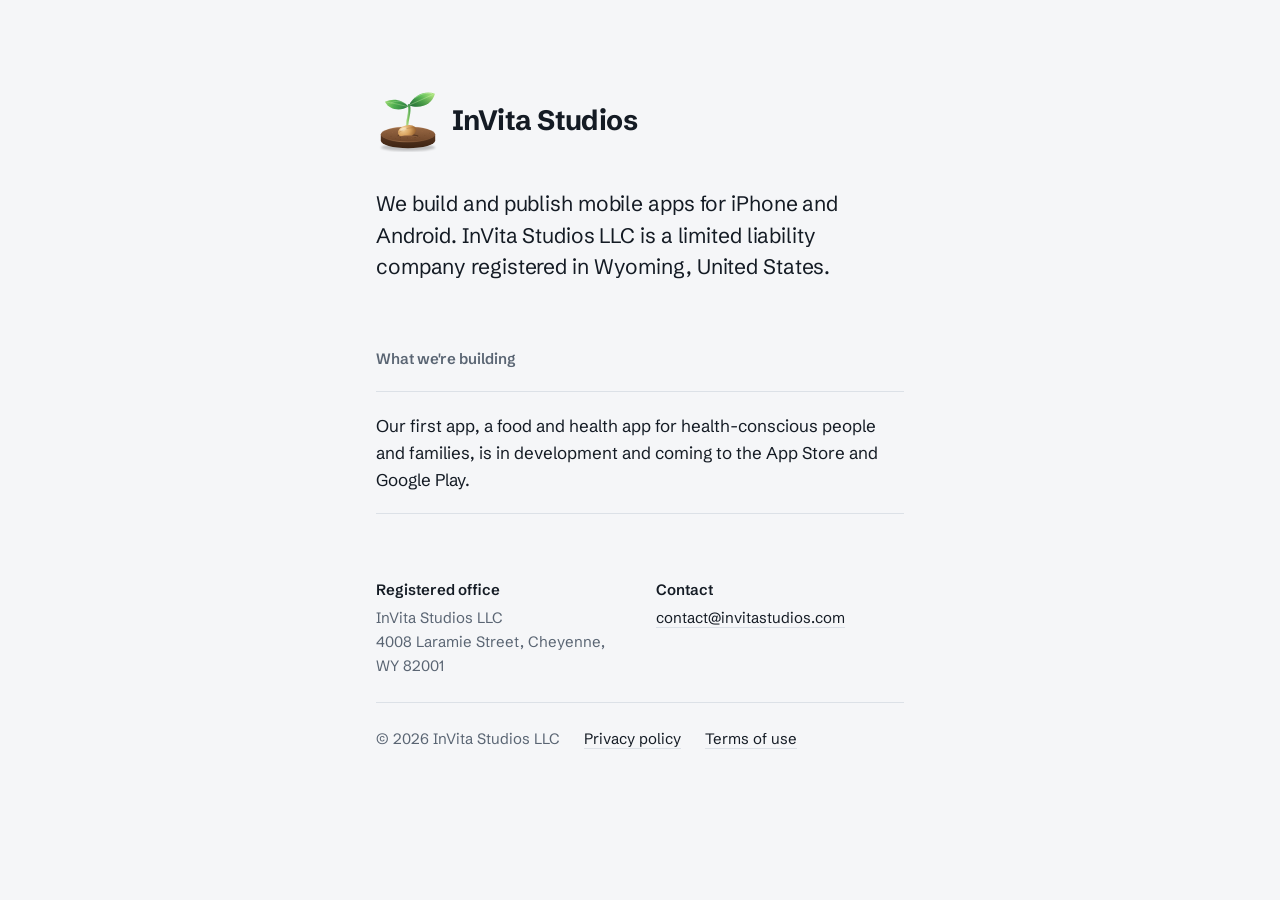
==== index.html @ d4cd72a9 "Add files via upload" ====
<!doctype html>
<html lang="en">
<head>
  <meta charset="utf-8">
  <meta name="viewport" content="width=device-width, initial-scale=1">
  <title>InVita Studios LLC</title>
  <meta name="description" content="InVita Studios LLC builds and publishes mobile apps for iPhone and Android.">
  <link rel="icon" href="favicon-32.png" sizes="32x32" type="image/png">
  <link rel="apple-touch-icon" href="apple-touch-icon.png">
  <link rel="preload" href="font.woff2" as="font" type="font/woff2" crossorigin>
  <link rel="stylesheet" href="style.css">
</head>
<body>
  <main class="page">
    <header class="brand">
      <img class="logo" src="logo.svg" alt="" width="64" height="64">
      <h1 class="brand-name">InVita Studios</h1>
    </header>

    <p class="intro">We build and publish mobile apps for iPhone and Android. InVita Studios LLC is a limited liability company registered in Wyoming, United States.</p>

    <section class="apps" aria-labelledby="apps-title">
      <h2 class="section-title" id="apps-title">What we're building</h2>
      <p class="building">Our first app, a food and health app for health-conscious people and families, is in development and coming to the App Store and Google Play.</p>
    </section>

    <footer class="site-footer">
      <div>
        <h2>Registered office</h2>
        <p>InVita Studios LLC<br>4008 Laramie Street, Cheyenne, WY 82001</p>
      </div>
      <div>
        <h2>Contact</h2>
        <p><a href="mailto:contact@invitastudios.com">contact@invitastudios.com</a></p>
      </div>
      <div class="legal">
        <span>&copy; 2026 InVita Studios LLC</span>
        <a href="privacy.html">Privacy policy</a>
        <a href="terms.html">Terms of use</a>
      </div>
    </footer>
  </main>
</body>
</html>
---- style.css ----
/* Schibsted Grotesk, SIL Open Font License (see font-license.txt) */
@font-face {
  font-family: "Schibsted Grotesk";
  src: url("font.woff2") format("woff2");
  font-weight: 400 900;
  font-style: normal;
  font-display: swap;
}

:root {
  --paper: #f5f6f8;
  --ink: #141b24;
  --slate: #5a6573;
  --rule: #dce1e7;
  --accent: #2f7d45;
  --accent-soft: #e1f0e3;
  --on-accent: #ffffff;
}

@media (prefers-color-scheme: dark) {
  :root {
    --paper: #12161c;
    --ink: #eef1f5;
    --slate: #9aa4b1;
    --rule: #29303a;
    --accent: #7fcf8c;
    --accent-soft: #1d3325;
    --on-accent: #12161c;
  }
}

* { box-sizing: border-box; }

html { -webkit-text-size-adjust: 100%; }

body {
  margin: 0;
  background: var(--paper);
  color: var(--ink);
  font-family: "Schibsted Grotesk", system-ui, -apple-system, "Segoe UI", Roboto, sans-serif;
  font-size: 17px;
  line-height: 1.6;
  -webkit-font-smoothing: antialiased;
}

.page {
  max-width: 36rem;
  margin: 0 auto;
  padding: 88px 24px 56px;
}

a {
  color: var(--ink);
  text-decoration: underline;
  text-decoration-color: var(--rule);
  text-decoration-thickness: 1px;
  text-underline-offset: 4px;
}
a:hover { text-decoration-color: var(--accent); }
a:focus-visible {
  outline: 2px solid var(--accent);
  outline-offset: 3px;
  border-radius: 4px;
}

/* App-icon shape, used for the logomark and app tiles */
.icon {
  display: inline-grid;
  place-items: center;
  flex: none;
  width: 56px;
  height: 56px;
  border-radius: 14px;
  background: var(--accent);
  color: var(--on-accent);
  font-size: 26px;
  font-weight: 700;
  line-height: 1;
}

/* Header */
.logo {
  display: block;
  flex: none;
  width: 64px;
  height: 64px;
}
.brand {
  display: flex;
  align-items: center;
  gap: 12px;
  text-decoration: none;
}
.brand-name {
  margin: 0;
  font-size: 28px;
  font-weight: 700;
  letter-spacing: -0.02em;
  line-height: 1.15;
}
.intro {
  margin: 36px 0 0;
  font-size: 21px;
  line-height: 1.5;
  letter-spacing: -0.005em;
}

/* Apps */
.apps { margin-top: 64px; }
.section-title {
  margin: 0 0 20px;
  font-size: 15px;
  font-weight: 600;
  color: var(--slate);
}
.building {
  margin: 0;
  padding: 20px 0;
  border-top: 1px solid var(--rule);
  border-bottom: 1px solid var(--rule);
}
.app {
  display: flex;
  gap: 16px;
  align-items: flex-start;
  padding: 20px 0;
  border-top: 1px solid var(--rule);
}
.app:last-child { border-bottom: 1px solid var(--rule); }
.app .icon {
  width: 48px;
  height: 48px;
  border-radius: 12px;
  font-size: 22px;
  background: var(--accent-soft);
  color: var(--accent);
}
.app-name {
  margin: 0;
  font-size: 17px;
  font-weight: 600;
}
.app p { margin: 2px 0 0; color: var(--slate); }
.app .status { margin-top: 8px; font-size: 14px; }

/* Footer */
.site-footer {
  margin-top: 64px;
  display: grid;
  grid-template-columns: 1fr 1fr;
  gap: 24px 32px;
  font-size: 15px;
  color: var(--slate);
}
.site-footer h2 {
  margin: 0 0 4px;
  font-size: 15px;
  font-weight: 600;
  color: var(--ink);
}
.site-footer p { margin: 0; }
.site-footer .legal {
  grid-column: 1 / -1;
  display: flex;
  flex-wrap: wrap;
  gap: 8px 24px;
  padding-top: 24px;
  border-top: 1px solid var(--rule);
}

@media (max-width: 520px) {
  .page { padding-top: 56px; }
  .intro { font-size: 19px; }
  .site-footer { grid-template-columns: 1fr; }
}

/* Policy pages */
.doc .logo { width: 44px; height: 44px; }
.doc .brand-name { font-size: 20px; }
.doc-title {
  margin: 56px 0 4px;
  font-size: 32px;
  font-weight: 700;
  letter-spacing: -0.02em;
  line-height: 1.2;
}
.updated { margin: 0 0 32px; font-size: 15px; color: var(--slate); }
.doc h3 {
  margin: 36px 0 6px;
  font-size: 18px;
  font-weight: 600;
}
.doc ul { padding-left: 20px; }
.doc li + li { margin-top: 6px; }
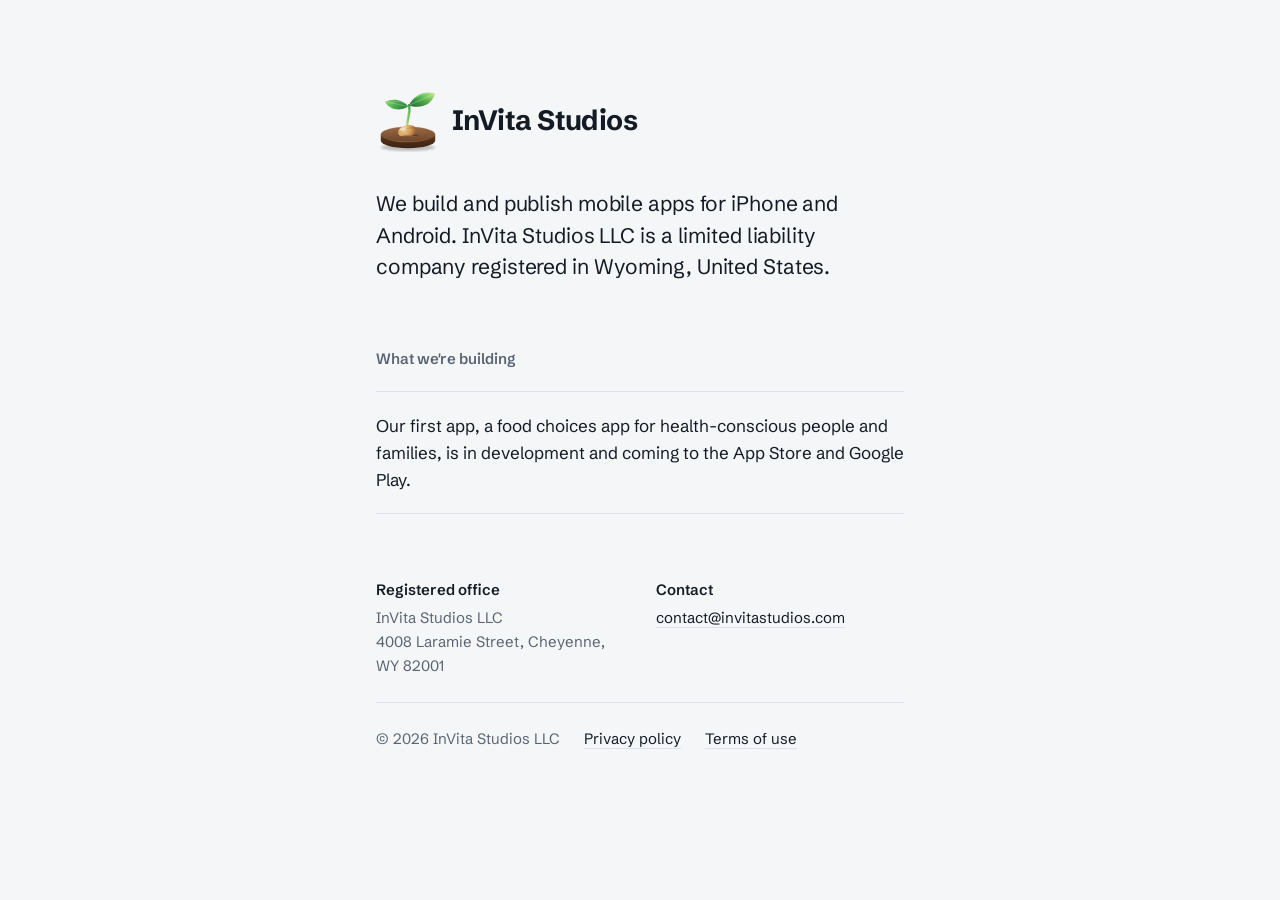
==== commit 9bd4d0dc: "Add files via upload" ====
--- a/index.html
+++ b/index.html
@@ -21,7 +21,7 @@
 
     <section class="apps" aria-labelledby="apps-title">
       <h2 class="section-title" id="apps-title">What we're building</h2>
-      <p class="building">Our first app, a food and health app for health-conscious people and families, is in development and coming to the App Store and Google Play.</p>
+      <p class="building">Our first app, a food choices app for health-conscious people and families, is in development and coming to the App Store and Google Play.</p>
     </section>
 
     <footer class="site-footer">
